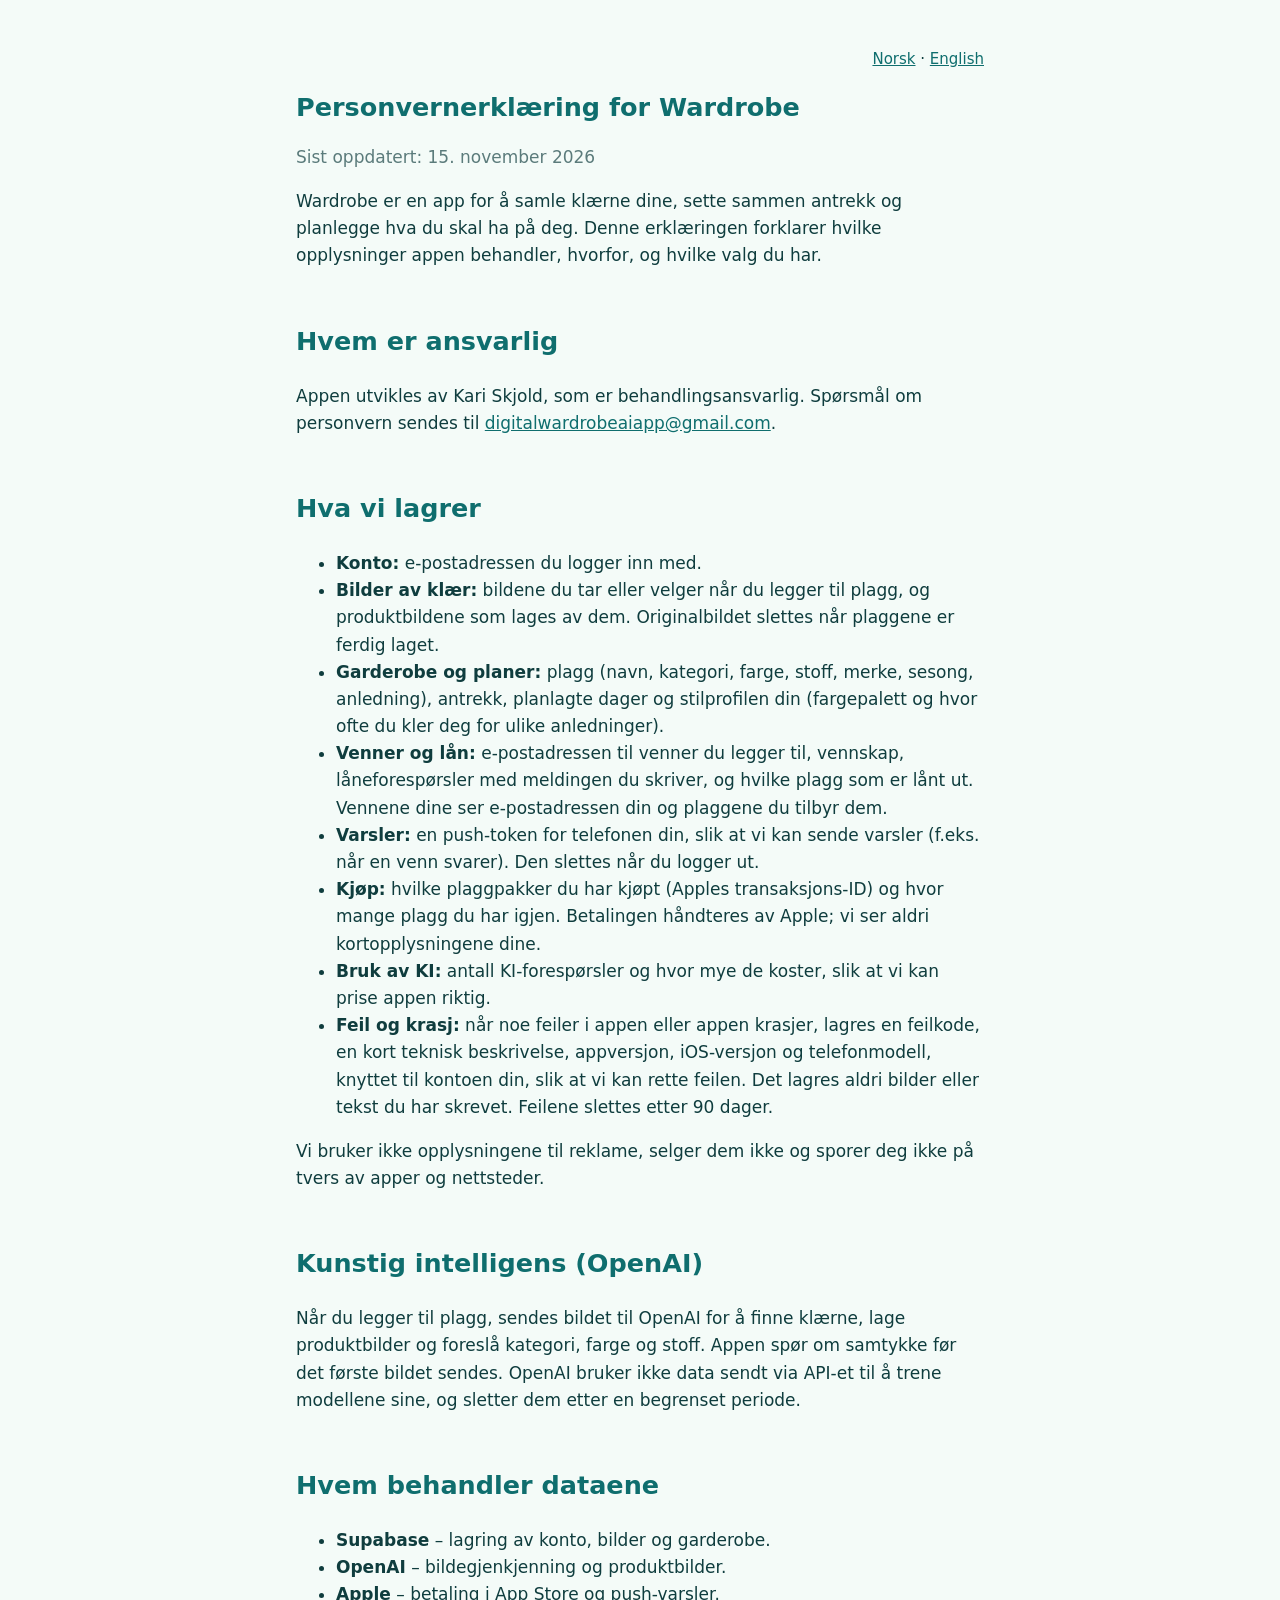
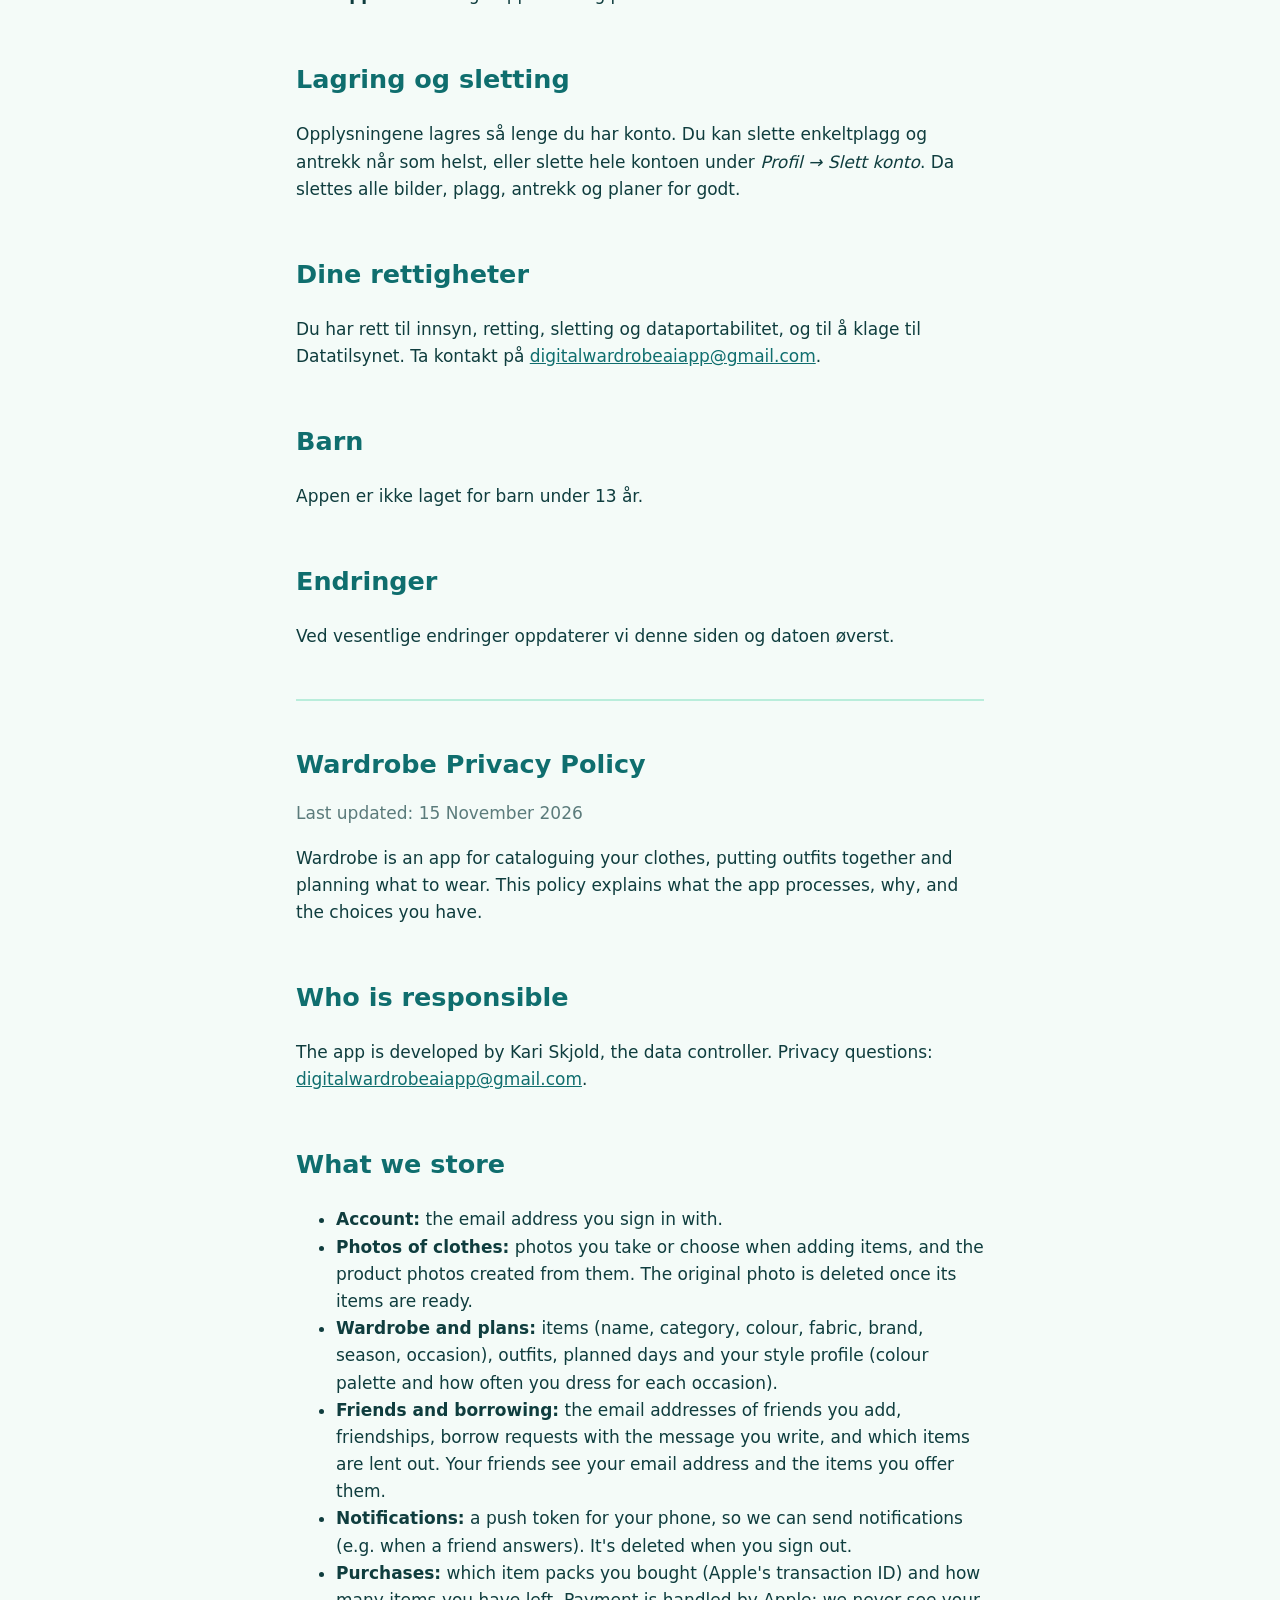
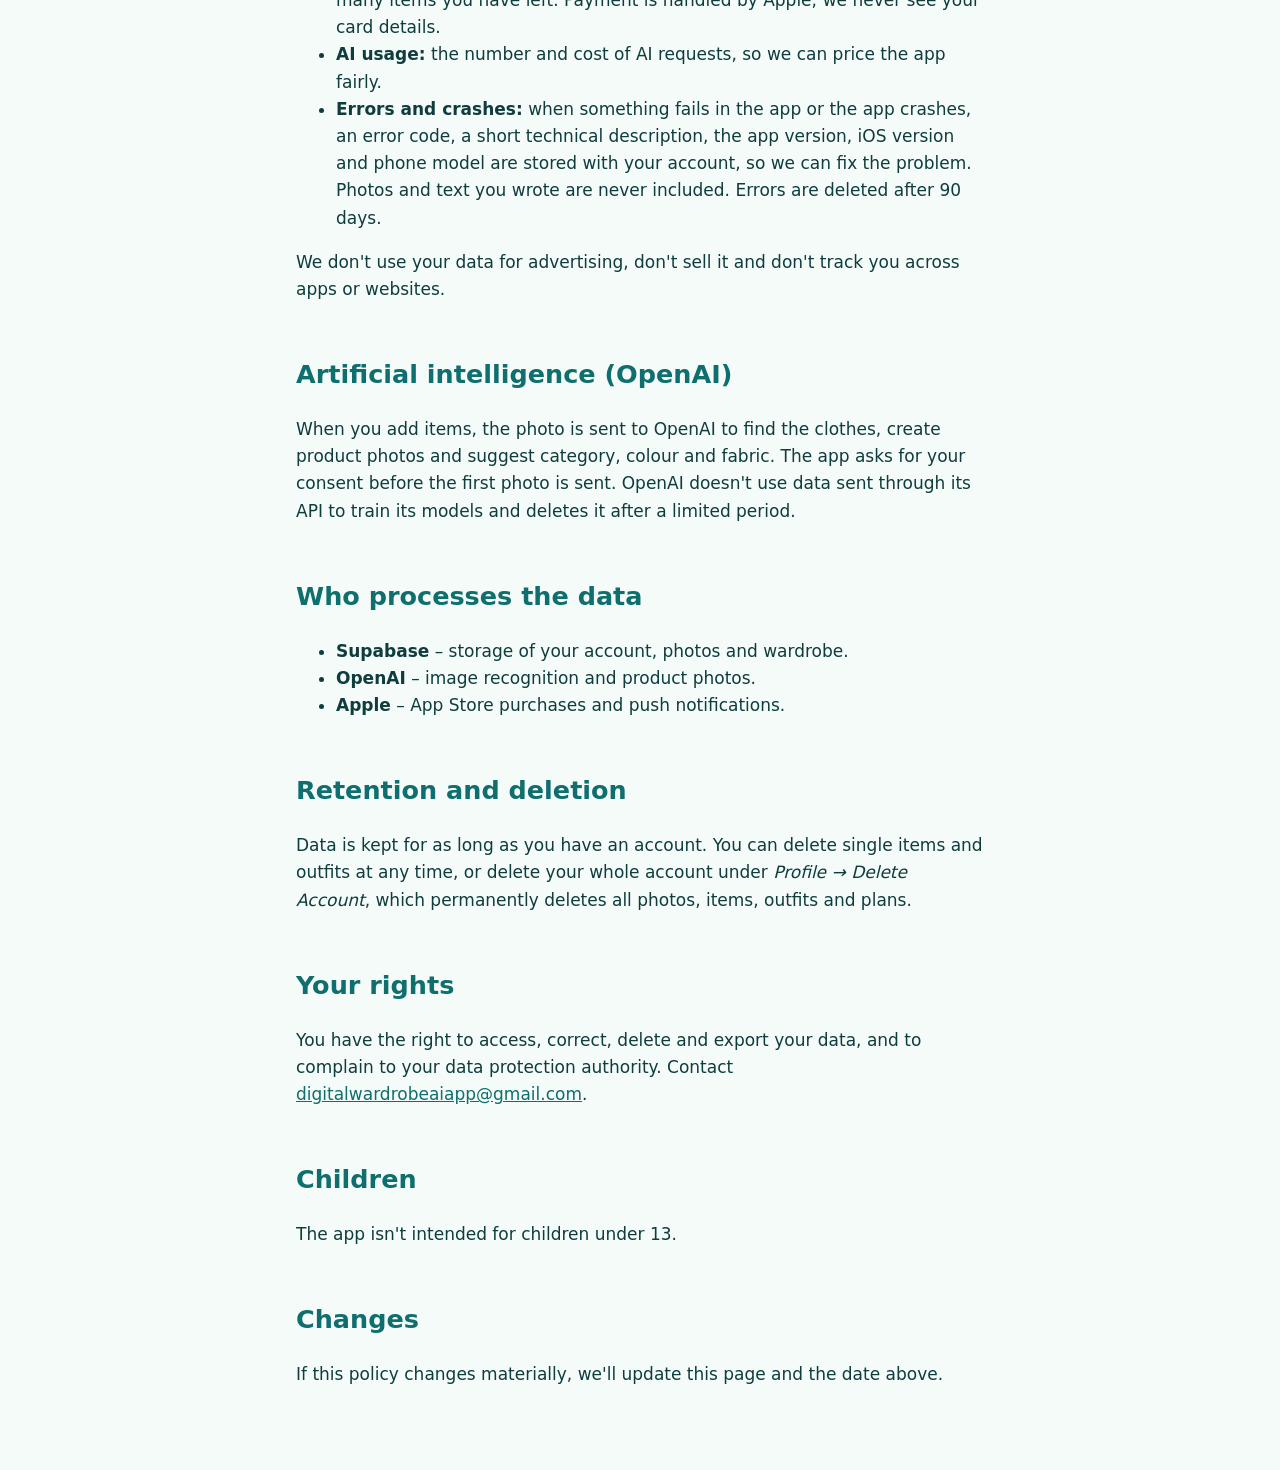
==== privacy.html @ f7abc6c4 "Update the site from appstore/site" ====
<!doctype html>
<html lang="nb">
<head>
<meta charset="utf-8">
<meta name="viewport" content="width=device-width, initial-scale=1">
<title>Wardrobe – Personvern</title>
<link rel="stylesheet" href="style.css">
</head>
<body>
<main>
<p class="lang"><a href="#nb">Norsk</a> · <a href="#en">English</a></p>

<article id="nb">
<h1>Personvernerklæring for Wardrobe</h1>
<p class="muted">Sist oppdatert: 15. november 2026</p>

<p>Wardrobe er en app for å samle klærne dine, sette sammen antrekk og planlegge hva du skal ha på deg. Denne erklæringen forklarer hvilke opplysninger appen behandler, hvorfor, og hvilke valg du har.</p>

<h2>Hvem er ansvarlig</h2>
<p>Appen utvikles av Kari Skjold, som er behandlingsansvarlig. Spørsmål om personvern sendes til <a href="mailto:digitalwardrobeaiapp@gmail.com">digitalwardrobeaiapp@gmail.com</a>.</p>

<h2>Hva vi lagrer</h2>
<ul>
<li><strong>Konto:</strong> e-postadressen du logger inn med.</li>
<li><strong>Bilder av klær:</strong> bildene du tar eller velger når du legger til plagg, og produktbildene som lages av dem. Originalbildet slettes når plaggene er ferdig laget.</li>
<li><strong>Garderobe og planer:</strong> plagg (navn, kategori, farge, stoff, merke, sesong, anledning), antrekk, planlagte dager og stilprofilen din (fargepalett og hvor ofte du kler deg for ulike anledninger).</li>
<li><strong>Venner og lån:</strong> e-postadressen til venner du legger til, vennskap, låneforespørsler med meldingen du skriver, og hvilke plagg som er lånt ut. Vennene dine ser e-postadressen din og plaggene du tilbyr dem.</li>
<li><strong>Varsler:</strong> en push-token for telefonen din, slik at vi kan sende varsler (f.eks. når en venn svarer). Den slettes når du logger ut.</li>
<li><strong>Kjøp:</strong> hvilke plaggpakker du har kjøpt (Apples transaksjons-ID) og hvor mange plagg du har igjen. Betalingen håndteres av Apple; vi ser aldri kortopplysningene dine.</li>
<li><strong>Bruk av KI:</strong> antall KI-forespørsler og hvor mye de koster, slik at vi kan prise appen riktig.</li>
<li><strong>Feil og krasj:</strong> når noe feiler i appen eller appen krasjer, lagres en feilkode, en kort teknisk beskrivelse, appversjon, iOS-versjon og telefonmodell, knyttet til kontoen din, slik at vi kan rette feilen. Det lagres aldri bilder eller tekst du har skrevet. Feilene slettes etter 90 dager.</li>
</ul>
<p>Vi bruker ikke opplysningene til reklame, selger dem ikke og sporer deg ikke på tvers av apper og nettsteder.</p>

<h2>Kunstig intelligens (OpenAI)</h2>
<p>Når du legger til plagg, sendes bildet til OpenAI for å finne klærne, lage produktbilder og foreslå kategori, farge og stoff. Appen spør om samtykke før det første bildet sendes. OpenAI bruker ikke data sendt via API-et til å trene modellene sine, og sletter dem etter en begrenset periode.</p>


<h2>Hvem behandler dataene</h2>
<ul>
<li><strong>Supabase</strong> – lagring av konto, bilder og garderobe.</li>
<li><strong>OpenAI</strong> – bildegjenkjenning og produktbilder.</li>
<li><strong>Apple</strong> – betaling i App Store og push-varsler.</li>
</ul>

<h2>Lagring og sletting</h2>
<p>Opplysningene lagres så lenge du har konto. Du kan slette enkeltplagg og antrekk når som helst, eller slette hele kontoen under <em>Profil → Slett konto</em>. Da slettes alle bilder, plagg, antrekk og planer for godt.</p>

<h2>Dine rettigheter</h2>
<p>Du har rett til innsyn, retting, sletting og dataportabilitet, og til å klage til Datatilsynet. Ta kontakt på <a href="mailto:digitalwardrobeaiapp@gmail.com">digitalwardrobeaiapp@gmail.com</a>.</p>

<h2>Barn</h2>
<p>Appen er ikke laget for barn under 13 år.</p>

<h2>Endringer</h2>
<p>Ved vesentlige endringer oppdaterer vi denne siden og datoen øverst.</p>
</article>

<hr>

<article id="en">
<h1>Wardrobe Privacy Policy</h1>
<p class="muted">Last updated: 15 November 2026</p>

<p>Wardrobe is an app for cataloguing your clothes, putting outfits together and planning what to wear. This policy explains what the app processes, why, and the choices you have.</p>

<h2>Who is responsible</h2>
<p>The app is developed by Kari Skjold, the data controller. Privacy questions: <a href="mailto:digitalwardrobeaiapp@gmail.com">digitalwardrobeaiapp@gmail.com</a>.</p>

<h2>What we store</h2>
<ul>
<li><strong>Account:</strong> the email address you sign in with.</li>
<li><strong>Photos of clothes:</strong> photos you take or choose when adding items, and the product photos created from them. The original photo is deleted once its items are ready.</li>
<li><strong>Wardrobe and plans:</strong> items (name, category, colour, fabric, brand, season, occasion), outfits, planned days and your style profile (colour palette and how often you dress for each occasion).</li>
<li><strong>Friends and borrowing:</strong> the email addresses of friends you add, friendships, borrow requests with the message you write, and which items are lent out. Your friends see your email address and the items you offer them.</li>
<li><strong>Notifications:</strong> a push token for your phone, so we can send notifications (e.g. when a friend answers). It's deleted when you sign out.</li>
<li><strong>Purchases:</strong> which item packs you bought (Apple's transaction ID) and how many items you have left. Payment is handled by Apple; we never see your card details.</li>
<li><strong>AI usage:</strong> the number and cost of AI requests, so we can price the app fairly.</li>
<li><strong>Errors and crashes:</strong> when something fails in the app or the app crashes, an error code, a short technical description, the app version, iOS version and phone model are stored with your account, so we can fix the problem. Photos and text you wrote are never included. Errors are deleted after 90 days.</li>
</ul>
<p>We don't use your data for advertising, don't sell it and don't track you across apps or websites.</p>

<h2>Artificial intelligence (OpenAI)</h2>
<p>When you add items, the photo is sent to OpenAI to find the clothes, create product photos and suggest category, colour and fabric. The app asks for your consent before the first photo is sent. OpenAI doesn't use data sent through its API to train its models and deletes it after a limited period.</p>


<h2>Who processes the data</h2>
<ul>
<li><strong>Supabase</strong> – storage of your account, photos and wardrobe.</li>
<li><strong>OpenAI</strong> – image recognition and product photos.</li>
<li><strong>Apple</strong> – App Store purchases and push notifications.</li>
</ul>

<h2>Retention and deletion</h2>
<p>Data is kept for as long as you have an account. You can delete single items and outfits at any time, or delete your whole account under <em>Profile → Delete Account</em>, which permanently deletes all photos, items, outfits and plans.</p>

<h2>Your rights</h2>
<p>You have the right to access, correct, delete and export your data, and to complain to your data protection authority. Contact <a href="mailto:digitalwardrobeaiapp@gmail.com">digitalwardrobeaiapp@gmail.com</a>.</p>

<h2>Children</h2>
<p>The app isn't intended for children under 13.</p>

<h2>Changes</h2>
<p>If this policy changes materially, we'll update this page and the date above.</p>
</article>
</main>
</body>
</html>
---- style.css ----
:root {
  --mint: #2fcb9a;
  --teal: #0f6e6e;
  --ink: #0f3d3e;
  --mist: #f4fbf8;
  --muted: #5b7b7b;
}
@media (prefers-color-scheme: dark) {
  :root { --teal: #6fd6c0; --ink: #e6f4ef; --mist: #0d1f1f; --muted: #9bb8b4; }
}
* { box-sizing: border-box; }
body {
  margin: 0;
  background: var(--mist);
  color: var(--ink);
  font: 17px/1.6 -apple-system, BlinkMacSystemFont, "SF Pro Rounded", system-ui, sans-serif;
}
main { max-width: 720px; margin: 0 auto; padding: 32px 16px 64px; }
h1 { color: var(--teal); font-weight: 800; line-height: 1.2; }
h2 { color: var(--teal); margin-top: 2em; }
h3 { margin-bottom: 0.2em; }
a { color: var(--teal); }
.muted { color: var(--muted); }
.lang { text-align: right; font-size: 15px; }
hr { border: 0; border-top: 2px solid var(--mint); opacity: 0.3; margin: 48px 0; }
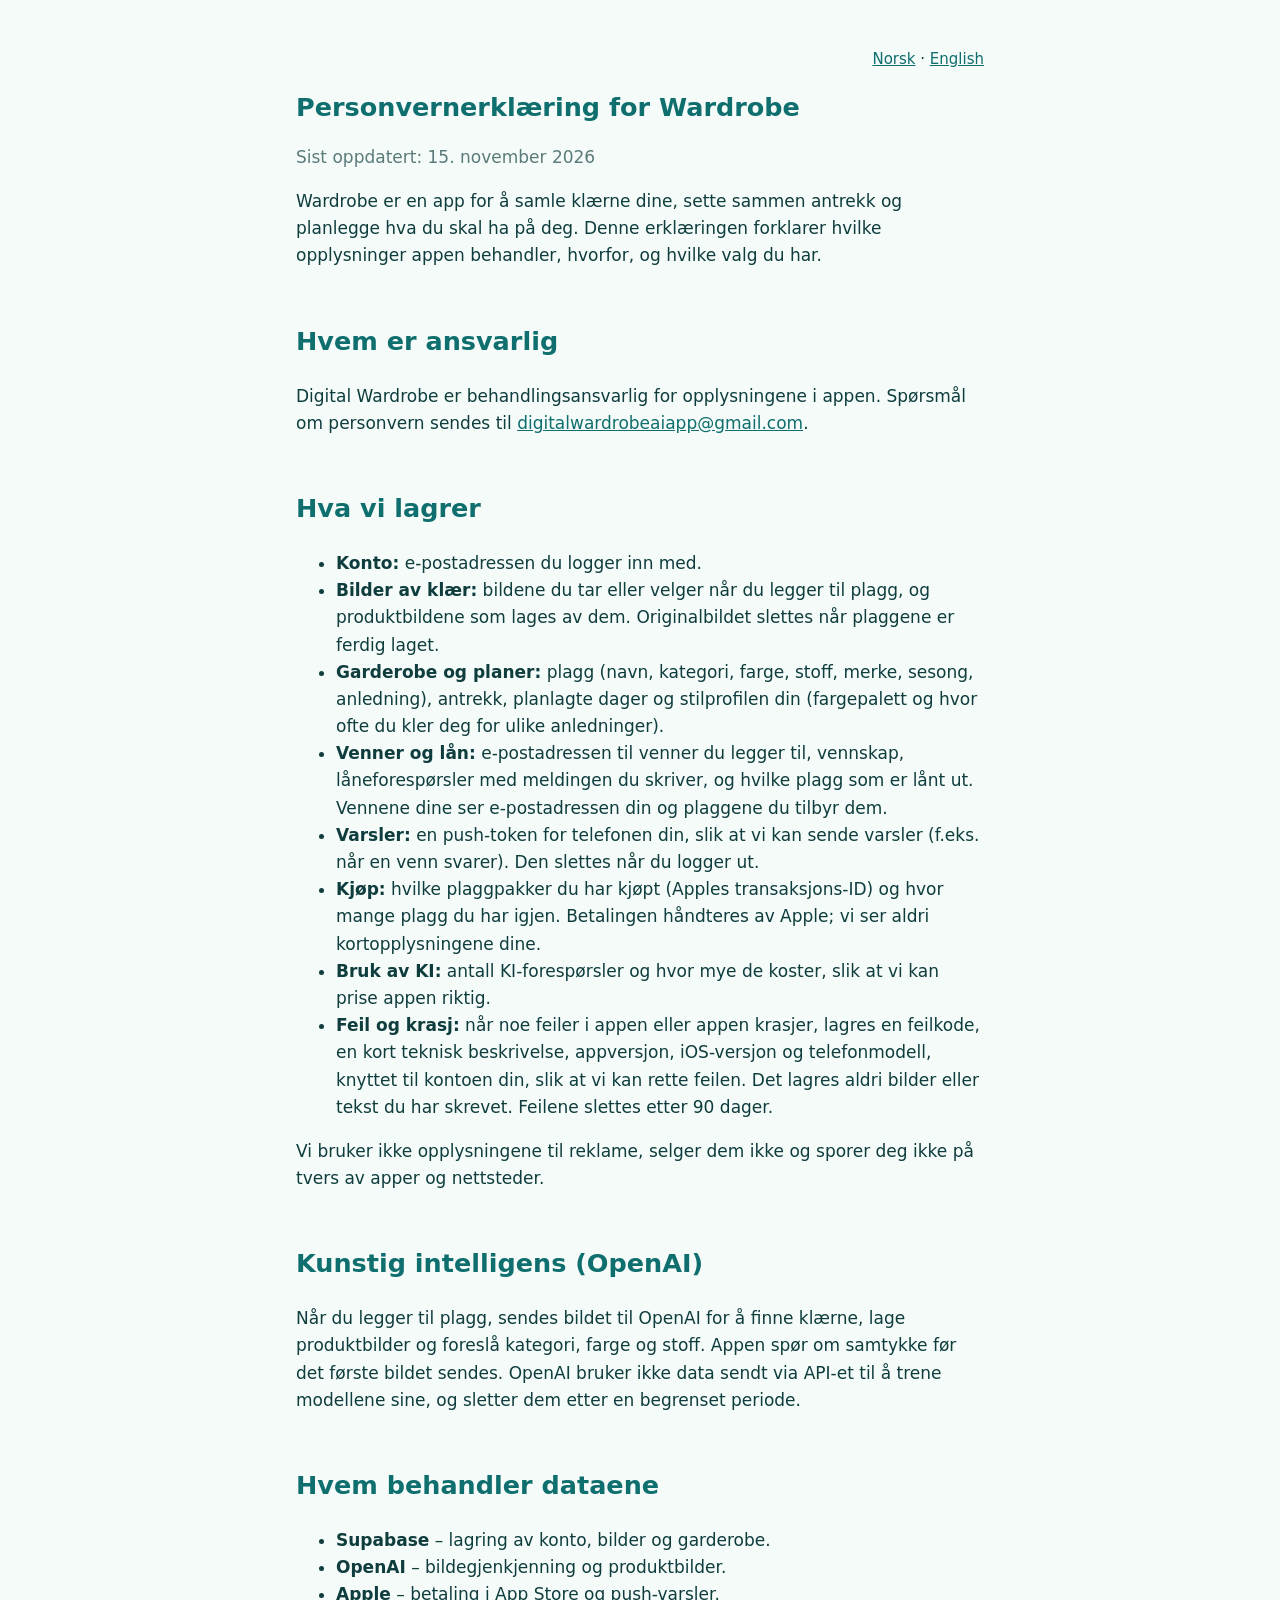
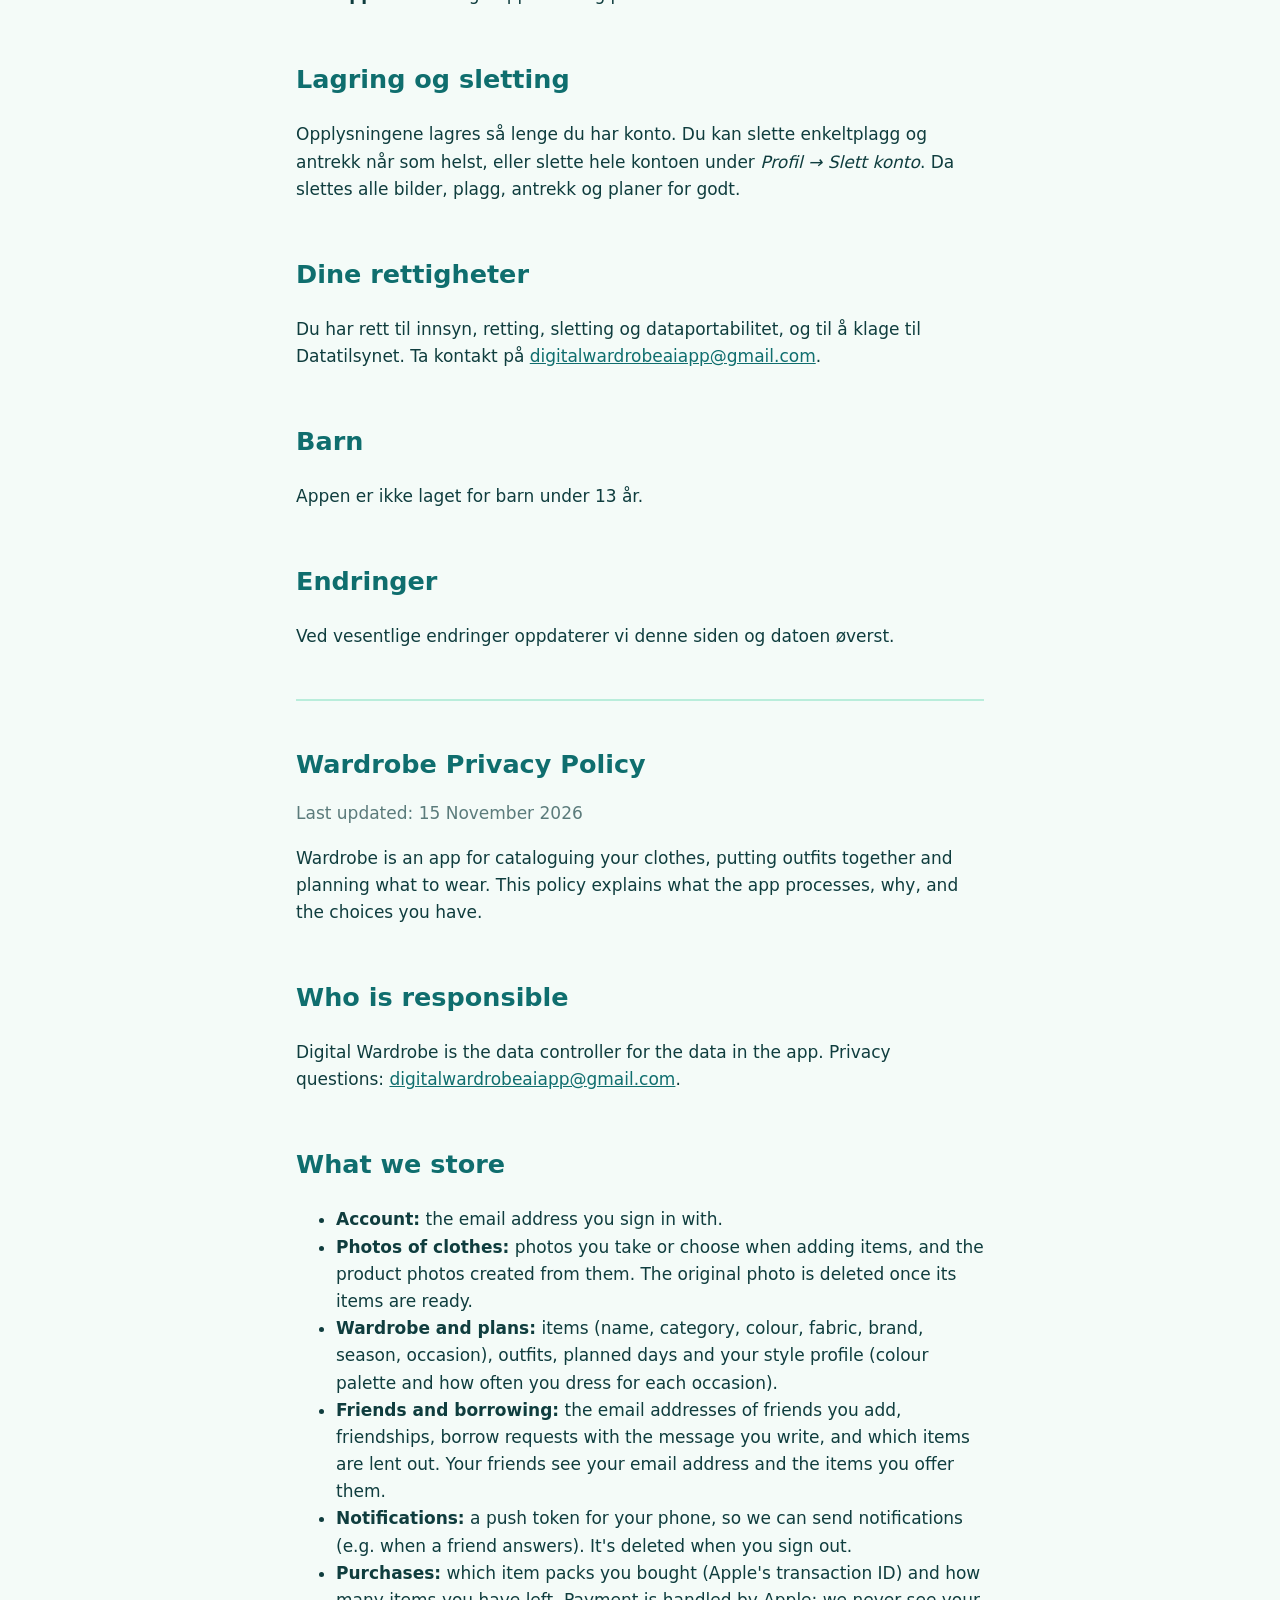
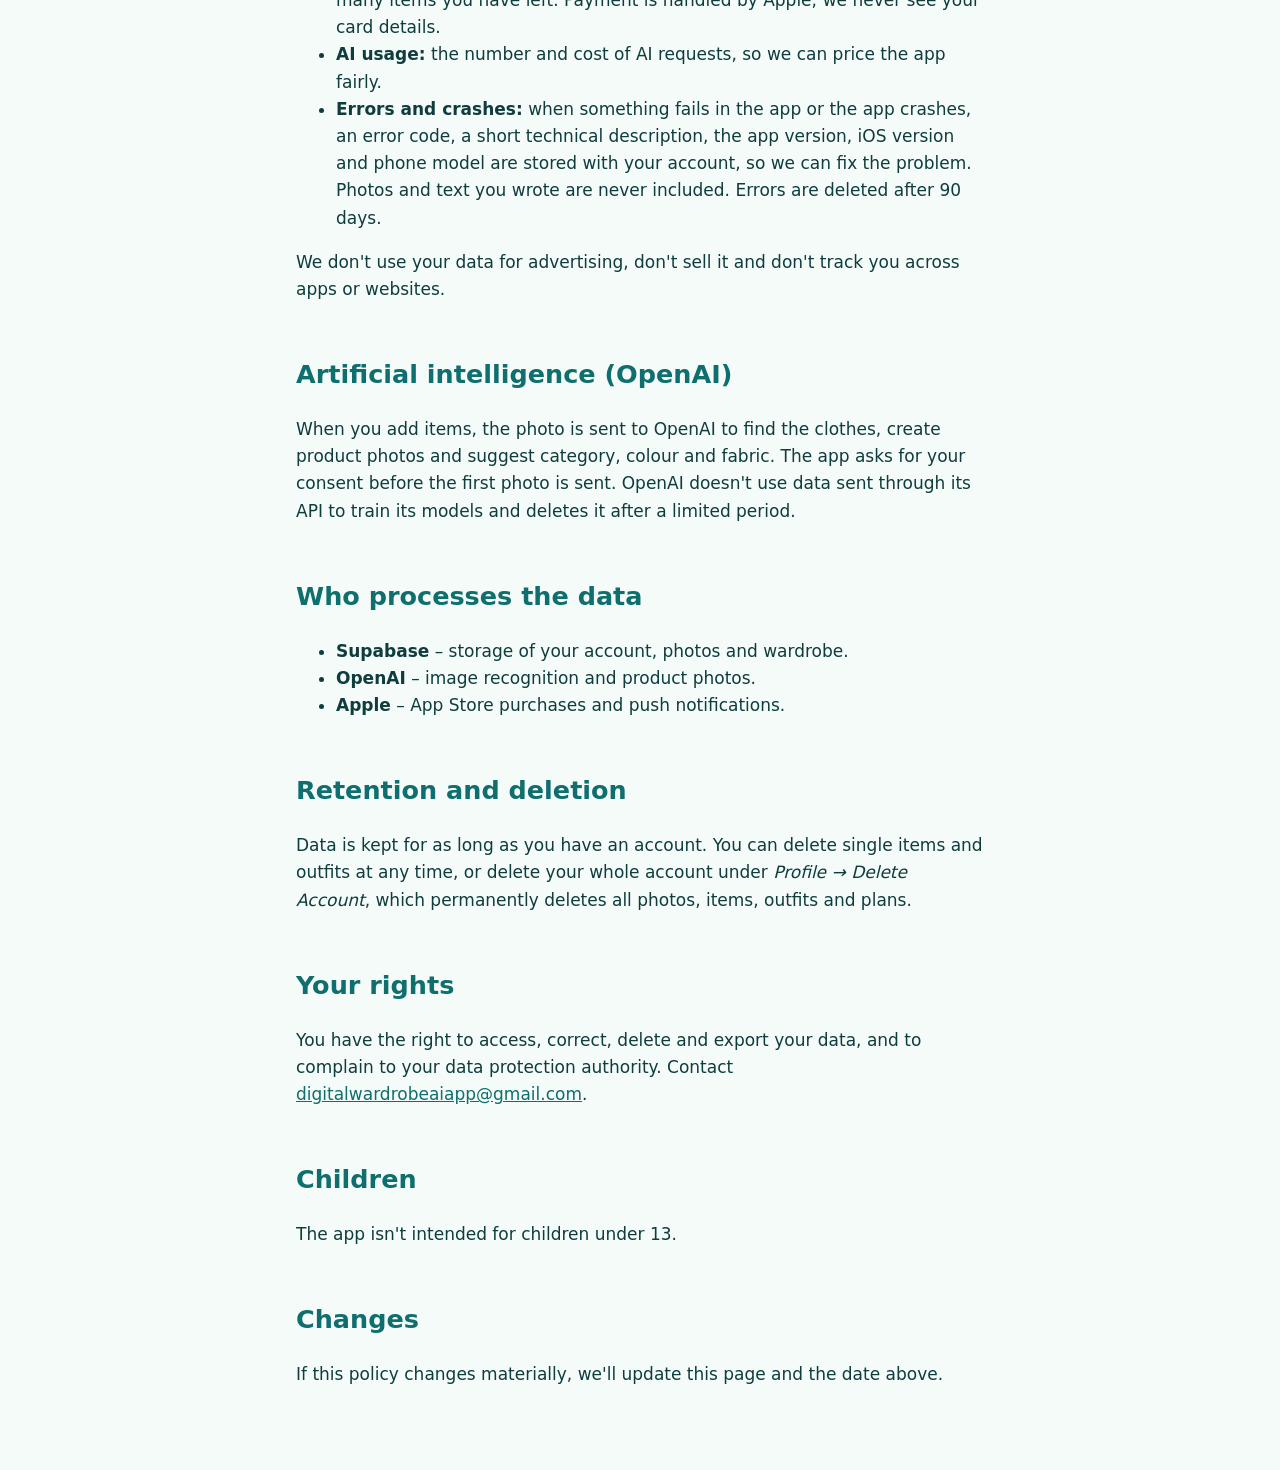
==== commit 25da912f: "Update the site from appstore/site" ====
--- a/privacy.html
+++ b/privacy.html
@@ -17,7 +17,7 @@
 <p>Wardrobe er en app for å samle klærne dine, sette sammen antrekk og planlegge hva du skal ha på deg. Denne erklæringen forklarer hvilke opplysninger appen behandler, hvorfor, og hvilke valg du har.</p>
 
 <h2>Hvem er ansvarlig</h2>
-<p>Appen utvikles av Kari Skjold, som er behandlingsansvarlig. Spørsmål om personvern sendes til <a href="mailto:digitalwardrobeaiapp@gmail.com">digitalwardrobeaiapp@gmail.com</a>.</p>
+<p>Digital Wardrobe er behandlingsansvarlig for opplysningene i appen. Spørsmål om personvern sendes til <a href="mailto:digitalwardrobeaiapp@gmail.com">digitalwardrobeaiapp@gmail.com</a>.</p>
 
 <h2>Hva vi lagrer</h2>
 <ul>
@@ -65,7 +65,7 @@
 <p>Wardrobe is an app for cataloguing your clothes, putting outfits together and planning what to wear. This policy explains what the app processes, why, and the choices you have.</p>
 
 <h2>Who is responsible</h2>
-<p>The app is developed by Kari Skjold, the data controller. Privacy questions: <a href="mailto:digitalwardrobeaiapp@gmail.com">digitalwardrobeaiapp@gmail.com</a>.</p>
+<p>Digital Wardrobe is the data controller for the data in the app. Privacy questions: <a href="mailto:digitalwardrobeaiapp@gmail.com">digitalwardrobeaiapp@gmail.com</a>.</p>
 
 <h2>What we store</h2>
 <ul>
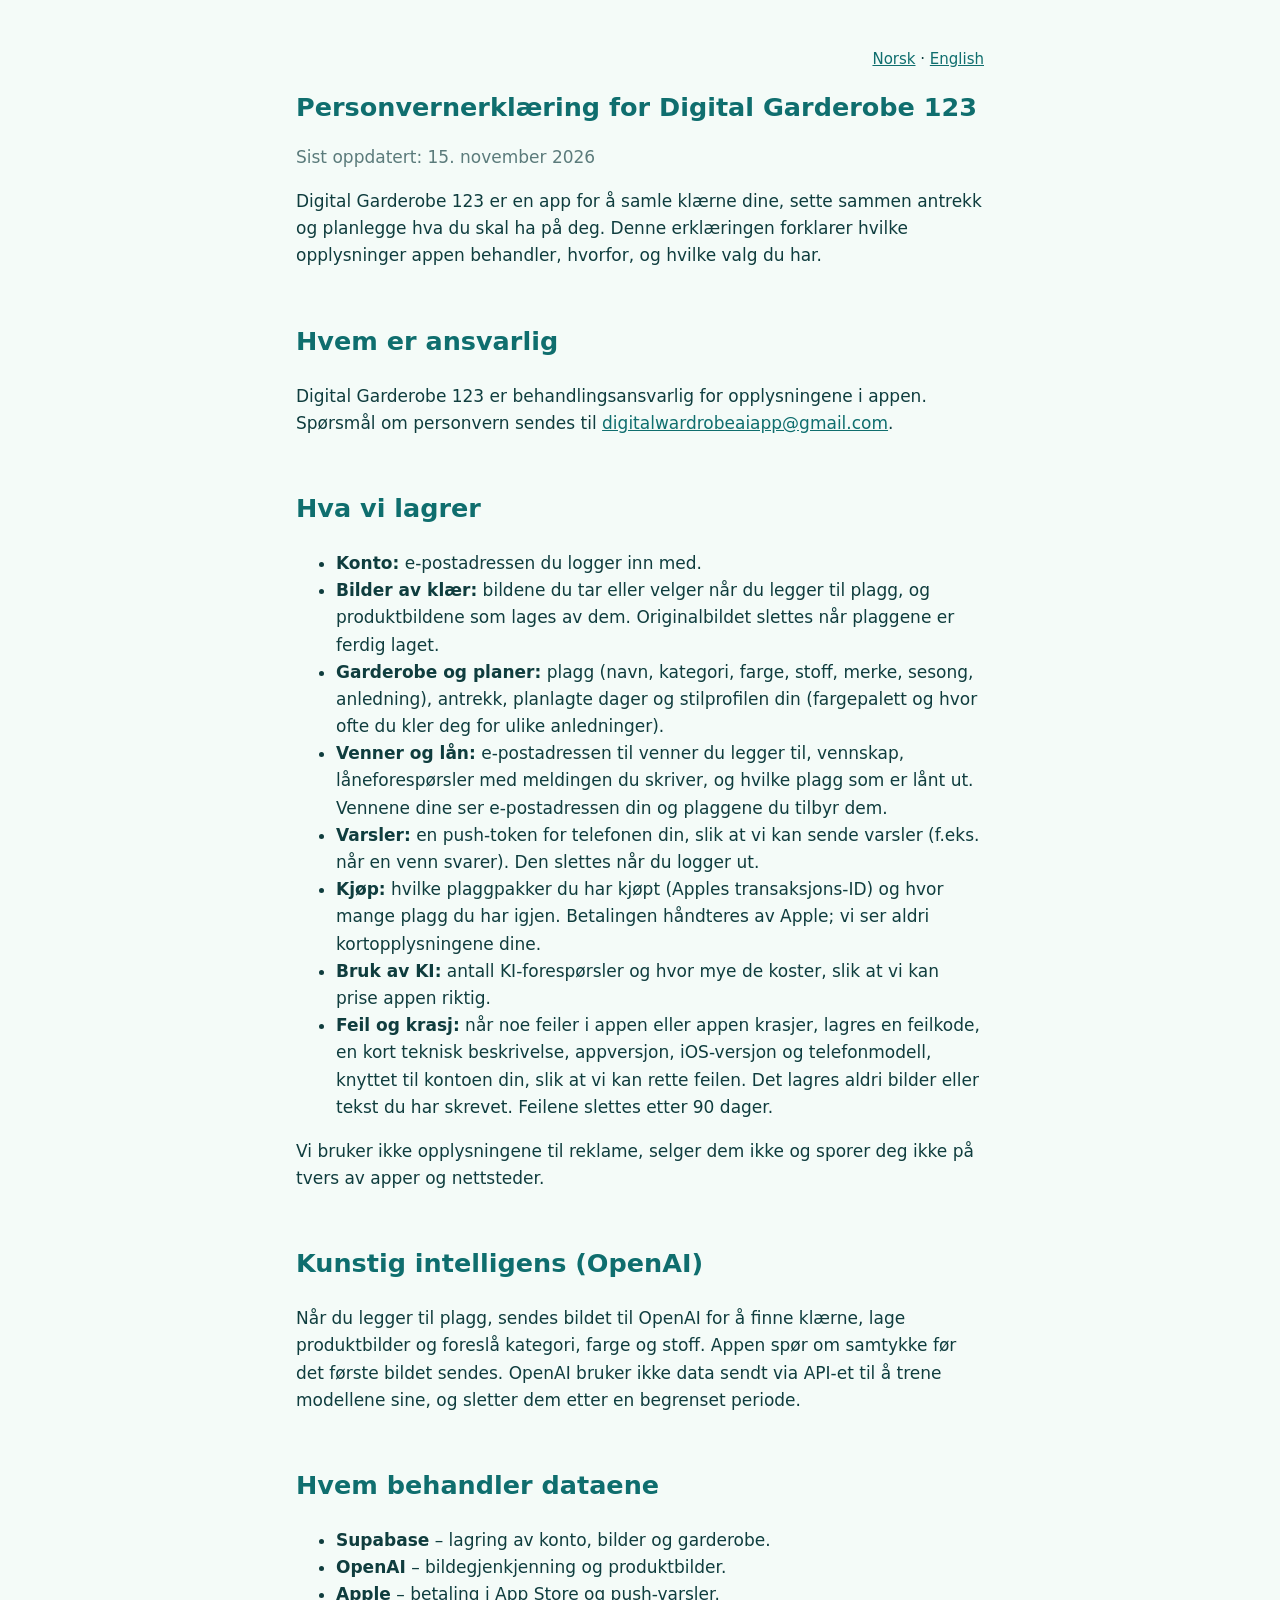
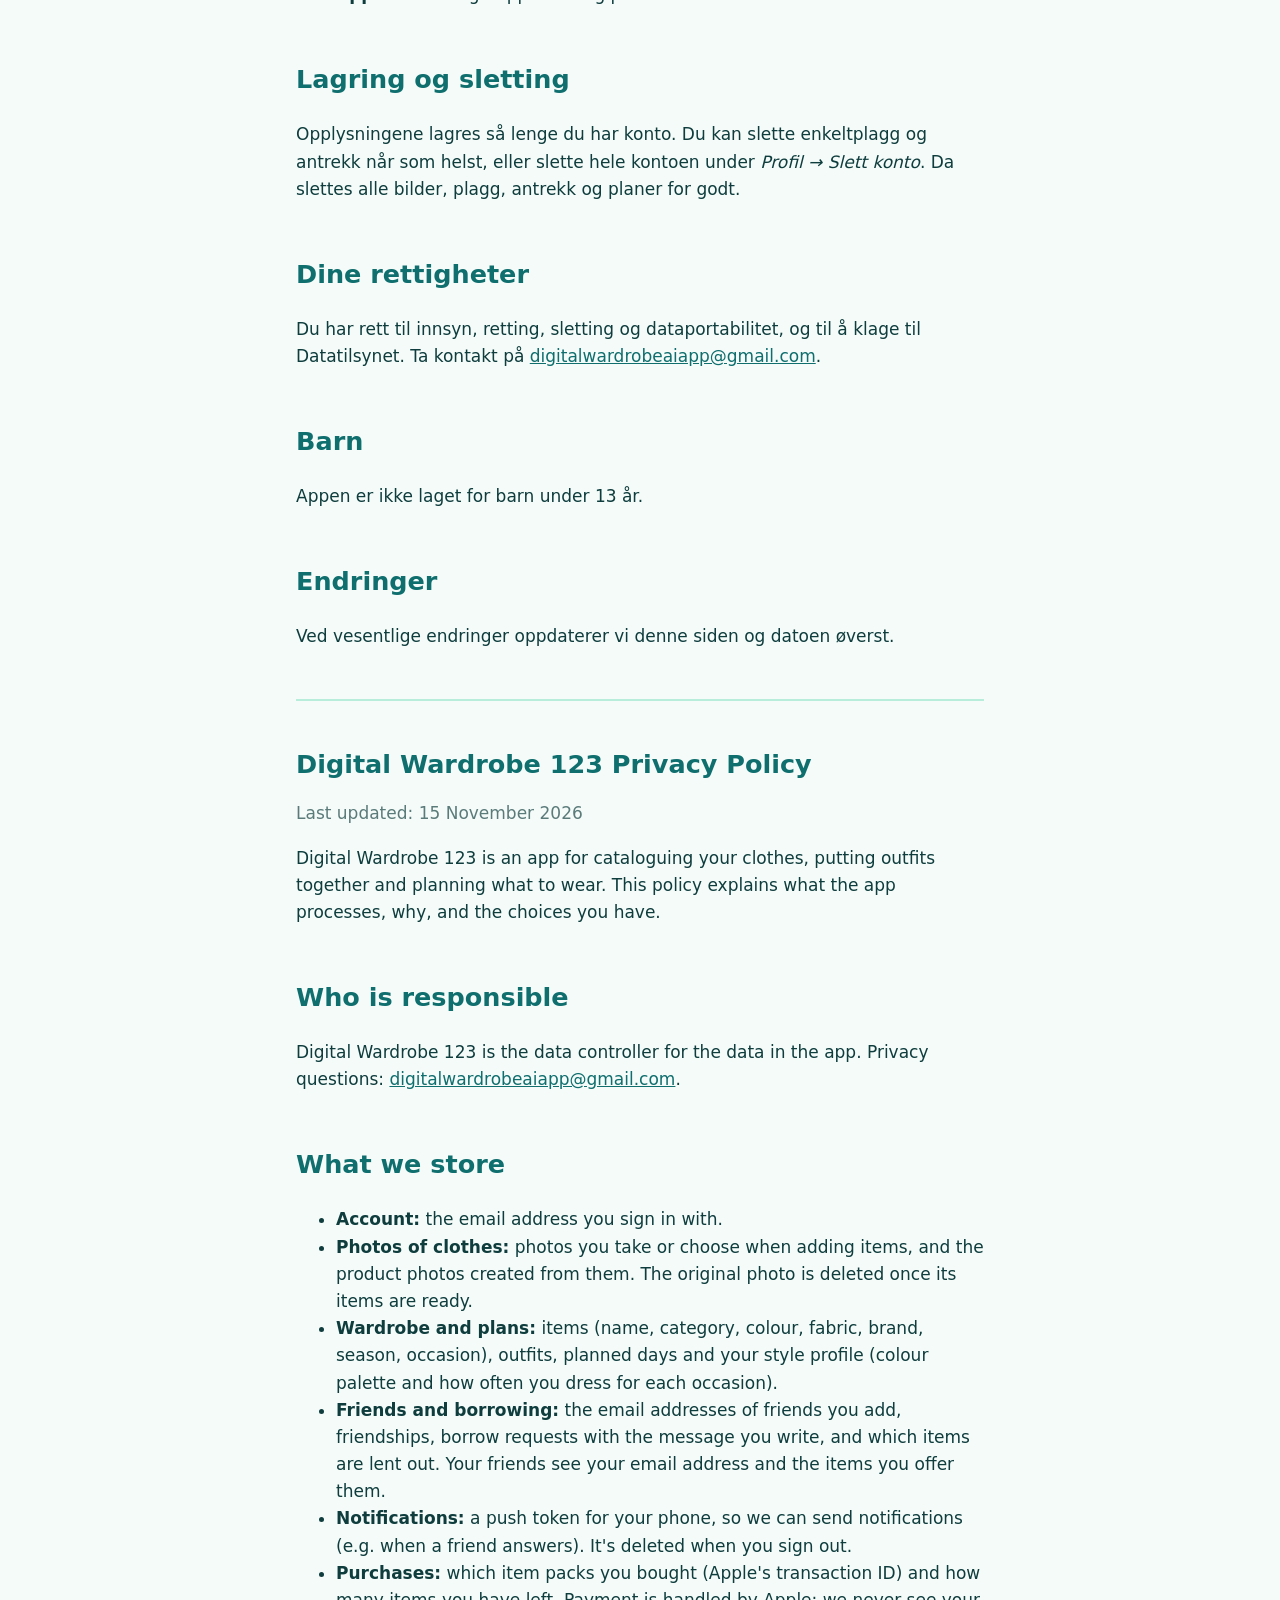
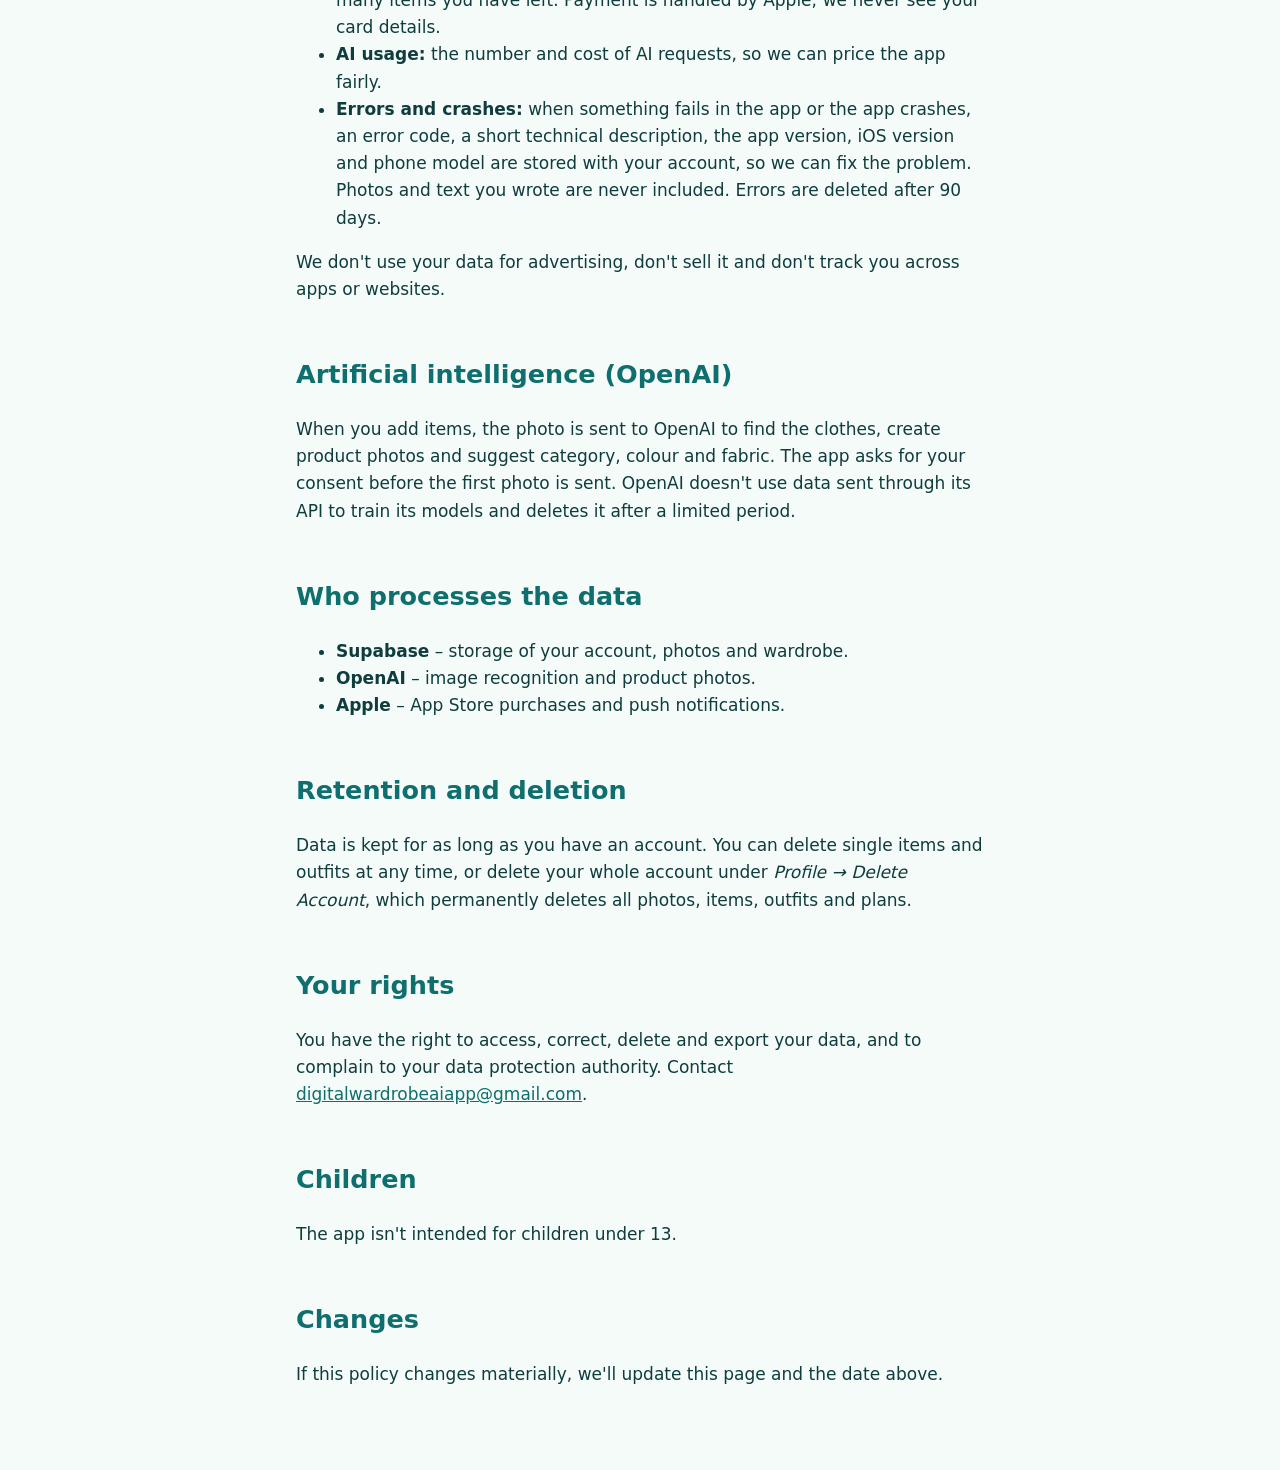
==== commit 67f077f6: "Update the site from appstore/site" ====
--- a/privacy.html
+++ b/privacy.html
@@ -3,7 +3,7 @@
 <head>
 <meta charset="utf-8">
 <meta name="viewport" content="width=device-width, initial-scale=1">
-<title>Wardrobe – Personvern</title>
+<title>Digital Garderobe 123 – Personvern / Privacy</title>
 <link rel="stylesheet" href="style.css">
 </head>
 <body>
@@ -11,13 +11,13 @@
 <p class="lang"><a href="#nb">Norsk</a> · <a href="#en">English</a></p>
 
 <article id="nb">
-<h1>Personvernerklæring for Wardrobe</h1>
+<h1>Personvernerklæring for Digital Garderobe 123</h1>
 <p class="muted">Sist oppdatert: 15. november 2026</p>
 
-<p>Wardrobe er en app for å samle klærne dine, sette sammen antrekk og planlegge hva du skal ha på deg. Denne erklæringen forklarer hvilke opplysninger appen behandler, hvorfor, og hvilke valg du har.</p>
+<p>Digital Garderobe 123 er en app for å samle klærne dine, sette sammen antrekk og planlegge hva du skal ha på deg. Denne erklæringen forklarer hvilke opplysninger appen behandler, hvorfor, og hvilke valg du har.</p>
 
 <h2>Hvem er ansvarlig</h2>
-<p>Digital Wardrobe er behandlingsansvarlig for opplysningene i appen. Spørsmål om personvern sendes til <a href="mailto:digitalwardrobeaiapp@gmail.com">digitalwardrobeaiapp@gmail.com</a>.</p>
+<p>Digital Garderobe 123 er behandlingsansvarlig for opplysningene i appen. Spørsmål om personvern sendes til <a href="mailto:digitalwardrobeaiapp@gmail.com">digitalwardrobeaiapp@gmail.com</a>.</p>
 
 <h2>Hva vi lagrer</h2>
 <ul>
@@ -59,13 +59,13 @@
 <hr>
 
 <article id="en">
-<h1>Wardrobe Privacy Policy</h1>
+<h1>Digital Wardrobe 123 Privacy Policy</h1>
 <p class="muted">Last updated: 15 November 2026</p>
 
-<p>Wardrobe is an app for cataloguing your clothes, putting outfits together and planning what to wear. This policy explains what the app processes, why, and the choices you have.</p>
+<p>Digital Wardrobe 123 is an app for cataloguing your clothes, putting outfits together and planning what to wear. This policy explains what the app processes, why, and the choices you have.</p>
 
 <h2>Who is responsible</h2>
-<p>Digital Wardrobe is the data controller for the data in the app. Privacy questions: <a href="mailto:digitalwardrobeaiapp@gmail.com">digitalwardrobeaiapp@gmail.com</a>.</p>
+<p>Digital Wardrobe 123 is the data controller for the data in the app. Privacy questions: <a href="mailto:digitalwardrobeaiapp@gmail.com">digitalwardrobeaiapp@gmail.com</a>.</p>
 
 <h2>What we store</h2>
 <ul>
